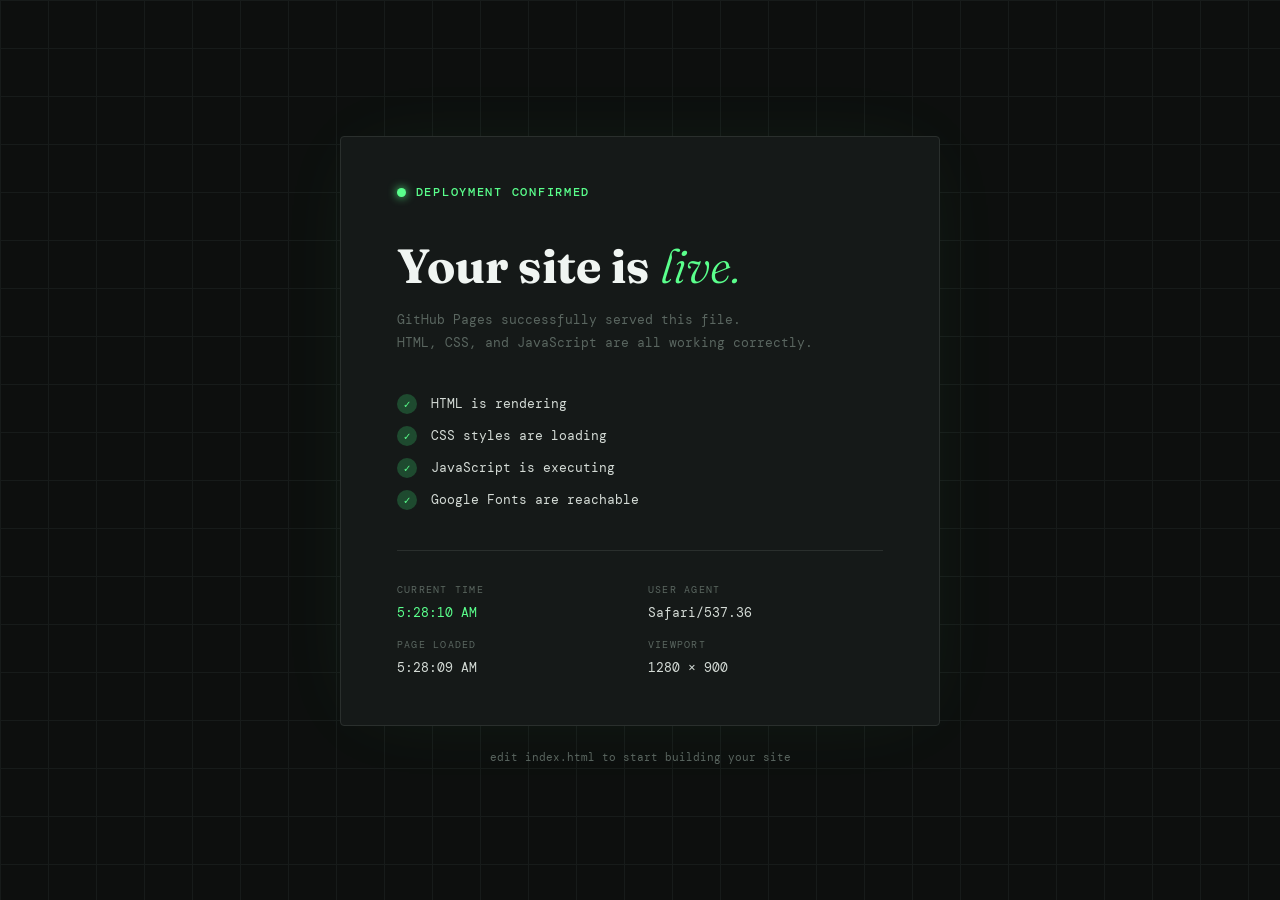
==== index.html @ 1f84b234 "test" ====
<!DOCTYPE html>
<html lang="en">
<head>
  <meta charset="UTF-8" />
  <meta name="viewport" content="width=device-width, initial-scale=1.0"/>
  <title>GitHub Pages · Live</title>
  <link href="https://fonts.googleapis.com/css2?family=DM+Mono:wght@400;500&family=Fraunces:ital,opsz,wght@0,9..144,300;0,9..144,700;1,9..144,300&display=swap" rel="stylesheet"/>
  <style>
    *, *::before, *::after { box-sizing: border-box; margin: 0; padding: 0; }

    :root {
      --bg: #0d0f0e;
      --surface: #151918;
      --border: #2a2f2d;
      --green: #5aff8c;
      --green-dim: #1e4a2f;
      --text: #d4dbd6;
      --muted: #5a6660;
      --white: #f0f5f2;
    }

    body {
      background: var(--bg);
      color: var(--text);
      font-family: 'DM Mono', monospace;
      min-height: 100vh;
      display: flex;
      flex-direction: column;
      align-items: center;
      justify-content: center;
      padding: 2rem;
      overflow: hidden;
    }

    /* Animated grid background */
    body::before {
      content: '';
      position: fixed;
      inset: 0;
      background-image:
        linear-gradient(var(--border) 1px, transparent 1px),
        linear-gradient(90deg, var(--border) 1px, transparent 1px);
      background-size: 48px 48px;
      opacity: 0.4;
      z-index: 0;
      animation: gridPan 20s linear infinite;
    }

    @keyframes gridPan {
      from { background-position: 0 0; }
      to   { background-position: 48px 48px; }
    }

    .card {
      position: relative;
      z-index: 1;
      background: var(--surface);
      border: 1px solid var(--border);
      border-radius: 4px;
      padding: 3rem 3.5rem;
      max-width: 600px;
      width: 100%;
      box-shadow: 0 0 80px -20px rgba(90,255,140,0.08);
      animation: fadeUp 0.7s cubic-bezier(0.16,1,0.3,1) both;
    }

    @keyframes fadeUp {
      from { opacity: 0; transform: translateY(24px); }
      to   { opacity: 1; transform: translateY(0); }
    }

    .status-row {
      display: flex;
      align-items: center;
      gap: 0.6rem;
      margin-bottom: 2.5rem;
    }

    .dot {
      width: 9px; height: 9px;
      border-radius: 50%;
      background: var(--green);
      box-shadow: 0 0 10px var(--green);
      animation: pulse 2s ease-in-out infinite;
    }

    @keyframes pulse {
      0%, 100% { opacity: 1; box-shadow: 0 0 10px var(--green); }
      50%       { opacity: 0.5; box-shadow: 0 0 4px var(--green); }
    }

    .status-label {
      font-size: 0.72rem;
      font-weight: 500;
      letter-spacing: 0.15em;
      text-transform: uppercase;
      color: var(--green);
    }

    h1 {
      font-family: 'Fraunces', serif;
      font-size: clamp(2rem, 5vw, 3rem);
      font-weight: 700;
      color: var(--white);
      line-height: 1.1;
      margin-bottom: 1rem;
    }

    h1 em {
      font-style: italic;
      font-weight: 300;
      color: var(--green);
    }

    .subtitle {
      font-size: 0.82rem;
      color: var(--muted);
      line-height: 1.7;
      margin-bottom: 2.5rem;
    }

    .checks {
      display: flex;
      flex-direction: column;
      gap: 0.75rem;
      margin-bottom: 2.5rem;
    }

    .check-item {
      display: flex;
      align-items: center;
      gap: 0.9rem;
      font-size: 0.8rem;
      color: var(--text);
      opacity: 0;
      animation: fadeIn 0.4s ease forwards;
    }

    .check-item:nth-child(1) { animation-delay: 0.5s; }
    .check-item:nth-child(2) { animation-delay: 0.75s; }
    .check-item:nth-child(3) { animation-delay: 1.0s; }
    .check-item:nth-child(4) { animation-delay: 1.25s; }

    @keyframes fadeIn {
      from { opacity: 0; transform: translateX(-8px); }
      to   { opacity: 1; transform: translateX(0); }
    }

    .check-icon {
      flex-shrink: 0;
      width: 20px; height: 20px;
      border-radius: 50%;
      background: var(--green-dim);
      display: grid;
      place-items: center;
      font-size: 0.7rem;
      color: var(--green);
    }

    .divider {
      border: none;
      border-top: 1px solid var(--border);
      margin-bottom: 2rem;
    }

    .meta {
      display: grid;
      grid-template-columns: 1fr 1fr;
      gap: 1rem;
    }

    .meta-item label {
      display: block;
      font-size: 0.65rem;
      letter-spacing: 0.12em;
      text-transform: uppercase;
      color: var(--muted);
      margin-bottom: 0.3rem;
    }

    .meta-item span {
      font-size: 0.8rem;
      color: var(--text);
    }

    #live-time { color: var(--green); }

    footer {
      position: relative;
      z-index: 1;
      margin-top: 1.5rem;
      font-size: 0.7rem;
      color: var(--muted);
    }
  </style>
</head>
<body>

  <div class="card">
    <div class="status-row">
      <span class="dot"></span>
      <span class="status-label">Deployment confirmed</span>
    </div>

    <h1>Your site is <em>live.</em></h1>
    <p class="subtitle">
      GitHub Pages successfully served this file.<br>
      HTML, CSS, and JavaScript are all working correctly.
    </p>

    <div class="checks">
      <div class="check-item">
        <span class="check-icon">✓</span>
        HTML is rendering
      </div>
      <div class="check-item">
        <span class="check-icon">✓</span>
        CSS styles are loading
      </div>
      <div class="check-item">
        <span class="check-icon">✓</span>
        JavaScript is executing
      </div>
      <div class="check-item">
        <span class="check-icon">✓</span>
        Google Fonts are reachable
      </div>
    </div>

    <hr class="divider"/>

    <div class="meta">
      <div class="meta-item">
        <label>Current time</label>
        <span id="live-time">—</span>
      </div>
      <div class="meta-item">
        <label>User agent</label>
        <span id="ua">—</span>
      </div>
      <div class="meta-item">
        <label>Page loaded</label>
        <span id="loaded-at">—</span>
      </div>
      <div class="meta-item">
        <label>Viewport</label>
        <span id="vp">—</span>
      </div>
    </div>
  </div>

  <footer>edit index.html to start building your site</footer>

  <script>
    const fmt = d => d.toLocaleTimeString();
    const loadedAt = new Date();
    document.getElementById('loaded-at').textContent = fmt(loadedAt);
    document.getElementById('ua').textContent = navigator.userAgent.split(' ').slice(-1)[0];
    document.getElementById('vp').textContent = `${window.innerWidth} × ${window.innerHeight}`;
    setInterval(() => {
      document.getElementById('live-time').textContent = fmt(new Date());
    }, 1000);
  </script>
</body>
</html>
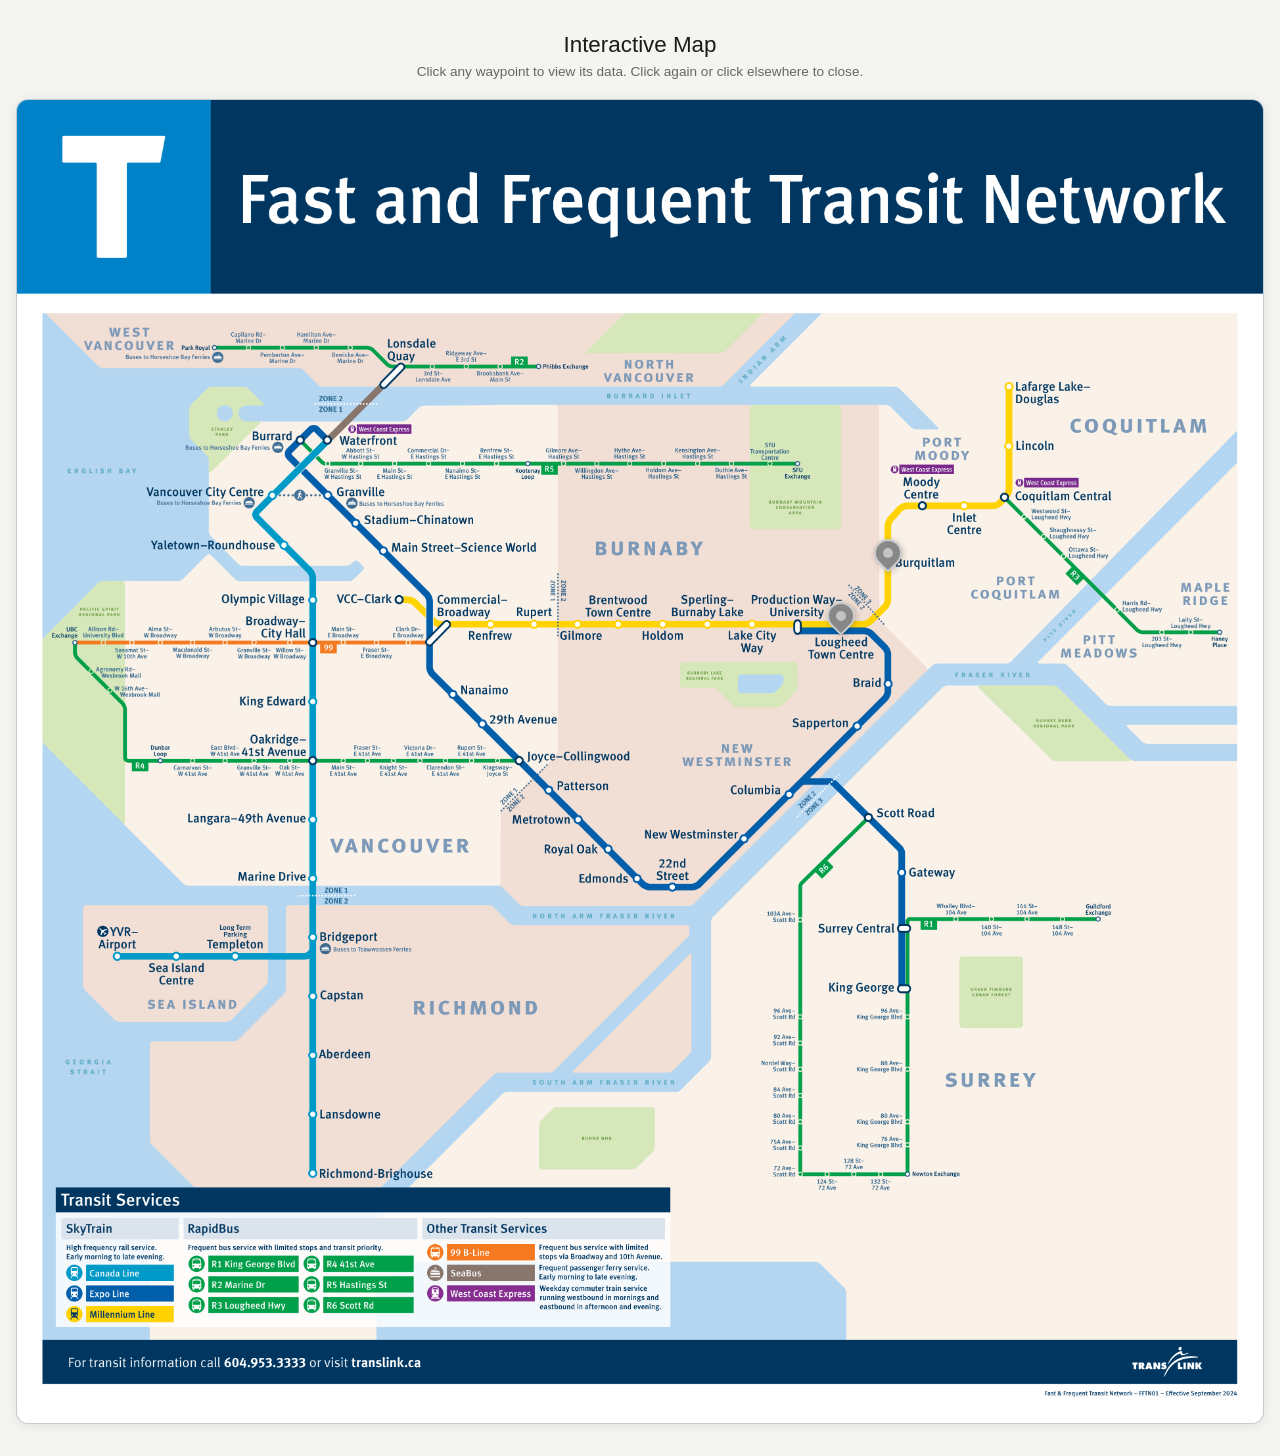
==== commit 5d610b36: "started with the basics" ====
--- a/index.html
+++ b/index.html
@@ -1,265 +1,25 @@
 <!DOCTYPE html>
 <html lang="en">
 <head>
-  <meta charset="UTF-8" />
-  <meta name="viewport" content="width=device-width, initial-scale=1.0"/>
-  <title>GitHub Pages · Live</title>
-  <link href="https://fonts.googleapis.com/css2?family=DM+Mono:wght@400;500&family=Fraunces:ital,opsz,wght@0,9..144,300;0,9..144,700;1,9..144,300&display=swap" rel="stylesheet"/>
-  <style>
-    *, *::before, *::after { box-sizing: border-box; margin: 0; padding: 0; }
-
-    :root {
-      --bg: #0d0f0e;
-      --surface: #151918;
-      --border: #2a2f2d;
-      --green: #5aff8c;
-      --green-dim: #1e4a2f;
-      --text: #d4dbd6;
-      --muted: #5a6660;
-      --white: #f0f5f2;
-    }
-
-    body {
-      background: var(--bg);
-      color: var(--text);
-      font-family: 'DM Mono', monospace;
-      min-height: 100vh;
-      display: flex;
-      flex-direction: column;
-      align-items: center;
-      justify-content: center;
-      padding: 2rem;
-      overflow: hidden;
-    }
-
-    /* Animated grid background */
-    body::before {
-      content: '';
-      position: fixed;
-      inset: 0;
-      background-image:
-        linear-gradient(var(--border) 1px, transparent 1px),
-        linear-gradient(90deg, var(--border) 1px, transparent 1px);
-      background-size: 48px 48px;
-      opacity: 0.4;
-      z-index: 0;
-      animation: gridPan 20s linear infinite;
-    }
-
-    @keyframes gridPan {
-      from { background-position: 0 0; }
-      to   { background-position: 48px 48px; }
-    }
-
-    .card {
-      position: relative;
-      z-index: 1;
-      background: var(--surface);
-      border: 1px solid var(--border);
-      border-radius: 4px;
-      padding: 3rem 3.5rem;
-      max-width: 600px;
-      width: 100%;
-      box-shadow: 0 0 80px -20px rgba(90,255,140,0.08);
-      animation: fadeUp 0.7s cubic-bezier(0.16,1,0.3,1) both;
-    }
-
-    @keyframes fadeUp {
-      from { opacity: 0; transform: translateY(24px); }
-      to   { opacity: 1; transform: translateY(0); }
-    }
-
-    .status-row {
-      display: flex;
-      align-items: center;
-      gap: 0.6rem;
-      margin-bottom: 2.5rem;
-    }
-
-    .dot {
-      width: 9px; height: 9px;
-      border-radius: 50%;
-      background: var(--green);
-      box-shadow: 0 0 10px var(--green);
-      animation: pulse 2s ease-in-out infinite;
-    }
-
-    @keyframes pulse {
-      0%, 100% { opacity: 1; box-shadow: 0 0 10px var(--green); }
-      50%       { opacity: 0.5; box-shadow: 0 0 4px var(--green); }
-    }
-
-    .status-label {
-      font-size: 0.72rem;
-      font-weight: 500;
-      letter-spacing: 0.15em;
-      text-transform: uppercase;
-      color: var(--green);
-    }
-
-    h1 {
-      font-family: 'Fraunces', serif;
-      font-size: clamp(2rem, 5vw, 3rem);
-      font-weight: 700;
-      color: var(--white);
-      line-height: 1.1;
-      margin-bottom: 1rem;
-    }
-
-    h1 em {
-      font-style: italic;
-      font-weight: 300;
-      color: var(--green);
-    }
-
-    .subtitle {
-      font-size: 0.82rem;
-      color: var(--muted);
-      line-height: 1.7;
-      margin-bottom: 2.5rem;
-    }
-
-    .checks {
-      display: flex;
-      flex-direction: column;
-      gap: 0.75rem;
-      margin-bottom: 2.5rem;
-    }
-
-    .check-item {
-      display: flex;
-      align-items: center;
-      gap: 0.9rem;
-      font-size: 0.8rem;
-      color: var(--text);
-      opacity: 0;
-      animation: fadeIn 0.4s ease forwards;
-    }
-
-    .check-item:nth-child(1) { animation-delay: 0.5s; }
-    .check-item:nth-child(2) { animation-delay: 0.75s; }
-    .check-item:nth-child(3) { animation-delay: 1.0s; }
-    .check-item:nth-child(4) { animation-delay: 1.25s; }
-
-    @keyframes fadeIn {
-      from { opacity: 0; transform: translateX(-8px); }
-      to   { opacity: 1; transform: translateX(0); }
-    }
-
-    .check-icon {
-      flex-shrink: 0;
-      width: 20px; height: 20px;
-      border-radius: 50%;
-      background: var(--green-dim);
-      display: grid;
-      place-items: center;
-      font-size: 0.7rem;
-      color: var(--green);
-    }
-
-    .divider {
-      border: none;
-      border-top: 1px solid var(--border);
-      margin-bottom: 2rem;
-    }
-
-    .meta {
-      display: grid;
-      grid-template-columns: 1fr 1fr;
-      gap: 1rem;
-    }
-
-    .meta-item label {
-      display: block;
-      font-size: 0.65rem;
-      letter-spacing: 0.12em;
-      text-transform: uppercase;
-      color: var(--muted);
-      margin-bottom: 0.3rem;
-    }
-
-    .meta-item span {
-      font-size: 0.8rem;
-      color: var(--text);
-    }
-
-    #live-time { color: var(--green); }
-
-    footer {
-      position: relative;
-      z-index: 1;
-      margin-top: 1.5rem;
-      font-size: 0.7rem;
-      color: var(--muted);
-    }
-  </style>
+    <meta charset="UTF-8" />
+    <meta name="viewport" content="width=device-width, initial-scale=1.0" />
+    <title>Interactive Map</title>
+    <link rel="stylesheet" href="styles.css" />
 </head>
 <body>
 
-  <div class="card">
-    <div class="status-row">
-      <span class="dot"></span>
-      <span class="status-label">Deployment confirmed</span>
+    <h1>Interactive Map</h1>
+    <p id="instructions">Click any waypoint to view its data. Click again or click elsewhere to close.</p>
+
+    <div id="map-container">
+        <img
+            id="map-img"
+            src="fast_and_frequent_transit_map-1.png"
+            alt="Map"
+        />
     </div>
 
-    <h1>Your site is <em>live.</em></h1>
-    <p class="subtitle">
-      GitHub Pages successfully served this file.<br>
-      HTML, CSS, and JavaScript are all working correctly.
-    </p>
+    <script src="map.js"></script>
 
-    <div class="checks">
-      <div class="check-item">
-        <span class="check-icon">✓</span>
-        HTML is rendering
-      </div>
-      <div class="check-item">
-        <span class="check-icon">✓</span>
-        CSS styles are loading
-      </div>
-      <div class="check-item">
-        <span class="check-icon">✓</span>
-        JavaScript is executing
-      </div>
-      <div class="check-item">
-        <span class="check-icon">✓</span>
-        Google Fonts are reachable
-      </div>
-    </div>
-
-    <hr class="divider"/>
-
-    <div class="meta">
-      <div class="meta-item">
-        <label>Current time</label>
-        <span id="live-time">—</span>
-      </div>
-      <div class="meta-item">
-        <label>User agent</label>
-        <span id="ua">—</span>
-      </div>
-      <div class="meta-item">
-        <label>Page loaded</label>
-        <span id="loaded-at">—</span>
-      </div>
-      <div class="meta-item">
-        <label>Viewport</label>
-        <span id="vp">—</span>
-      </div>
-    </div>
-  </div>
-
-  <footer>edit index.html to start building your site</footer>
-
-  <script>
-    const fmt = d => d.toLocaleTimeString();
-    const loadedAt = new Date();
-    document.getElementById('loaded-at').textContent = fmt(loadedAt);
-    document.getElementById('ua').textContent = navigator.userAgent.split(' ').slice(-1)[0];
-    document.getElementById('vp').textContent = `${window.innerWidth} × ${window.innerHeight}`;
-    setInterval(() => {
-      document.getElementById('live-time').textContent = fmt(new Date());
-    }, 1000);
-  </script>
 </body>
 </html>
--- a/styles.css
+++ b/styles.css
@@ -0,0 +1,190 @@
+/* ── Reset & base ── */
+*, *::before, *::after {
+    box-sizing: border-box;
+    margin: 0;
+    padding: 0;
+}
+
+body {
+    font-family: -apple-system, BlinkMacSystemFont, "Segoe UI", Roboto, sans-serif;
+    background: #f4f4f0;
+    color: #1a1a1a;
+    min-height: 100vh;
+    display: flex;
+    flex-direction: column;
+    align-items: center;
+    padding: 2rem 1rem;
+}
+
+h1 {
+    font-size: 1.4rem;
+    font-weight: 500;
+    margin-bottom: 0.4rem;
+    color: #1a1a1a;
+}
+
+#instructions {
+    font-size: 0.85rem;
+    color: #666;
+    margin-bottom: 1.25rem;
+}
+
+/* ── Map container ── */
+#map-container {
+    position: relative;
+    width: 100%;
+    max-width: 2000px;
+    border-radius: 12px;
+    border: 1px solid rgba(0,0,0,0.12);
+    overflow: hidden;
+    background: #dce8f0;
+    user-select: none;
+    box-shadow: 0 2px 12px rgba(0,0,0,0.08);
+}
+
+#map-img {
+    width: 100%;
+    height: auto;
+    display: block;
+}
+
+/* ── Waypoint pins ── */
+.waypoint {
+    position: absolute;
+    width: 32px;
+    height: 32px;
+    transform: translate(-50%, -50%);
+    cursor: pointer;
+    display: flex;
+    align-items: center;
+    justify-content: center;
+    z-index: 5;
+}
+
+.waypoint-pin {
+    width: 28px;
+    height: 28px;
+    border-radius: 50% 50% 50% 0;
+    transform: rotate(-45deg);
+    background: #888;
+    border: 2.5px solid #ccc;
+    transition: transform 0.15s ease, background 0.15s ease, border-color 0.15s ease;
+    display: flex;
+    align-items: center;
+    justify-content: center;
+    box-shadow: 0 2px 6px rgba(0,0,0,0.2);
+}
+
+.waypoint-pin-inner {
+    width: 10px;
+    height: 10px;
+    border-radius: 50%;
+    background: rgba(255,255,255,0.5);
+    transform: rotate(45deg);
+}
+
+/* ── Popup ── */
+.popup {
+    position: absolute;
+    background: #ffffff;
+    border: 1px solid rgba(0,0,0,0.14);
+    border-radius: 12px;
+    padding: 14px 18px 12px;
+    min-width: 200px;
+    z-index: 10;
+    transform: translate(-50%, calc(-100% - 22px));
+    box-shadow: 0 4px 16px rgba(0,0,0,0.12);
+    pointer-events: auto;
+    animation: popup-in 0.15s ease;
+}
+
+@keyframes popup-in {
+    from { opacity: 0; transform: translate(-50%, calc(-100% - 14px)); }
+    to   { opacity: 1; transform: translate(-50%, calc(-100% - 22px)); }
+}
+
+.popup-arrow {
+    position: absolute;
+    bottom: -8px;
+    left: 50%;
+    transform: translateX(-50%);
+    width: 14px;
+    height: 8px;
+    overflow: hidden;
+}
+
+.popup-arrow::before {
+    content: '';
+    position: absolute;
+    top: -8px;
+    left: 50%;
+    transform: translateX(-50%) rotate(45deg);
+    width: 14px;
+    height: 14px;
+    background: #ffffff;
+    border-right: 1px solid rgba(0,0,0,0.14);
+    border-bottom: 1px solid rgba(0,0,0,0.14);
+}
+
+.popup-name {
+    font-size: 15px;
+    font-weight: 500;
+    color: #1a1a1a;
+    margin-bottom: 8px;
+}
+
+.popup-number {
+    font-size: 30px;
+    font-weight: 500;
+    line-height: 1;
+}
+
+.popup-unit {
+    font-size: 12px;
+    color: #888;
+    margin-top: 3px;
+}
+
+.popup-row {
+    display: flex;
+    gap: 12px;
+    align-items: flex-start;
+    margin-top: 8px;
+}
+
+.popup-col {
+    display: flex;
+    flex-direction: column;
+    align-items: center;
+    gap: 4px;
+    flex: 1;
+}
+
+.popup-divider {
+    width: 1px;
+    background: rgba(0,0,0,0.1);
+    align-self: stretch;
+}
+
+.adj-btn {
+    background: none;
+    border: 1px solid rgba(0,0,0,0.15);
+    border-radius: 6px;
+    width: 28px;
+    height: 24px;
+    cursor: pointer;
+    font-size: 10px;
+    color: #444;
+    display: flex;
+    align-items: center;
+    justify-content: center;
+    transition: background 0.1s;
+}
+
+.adj-btn:hover {
+    background: #f0f0f0;
+}
+
+.num-red  { color: #cc2222; }
+.num-blue { color: #1a5fcc; }
+.num-gray { color: #888; }
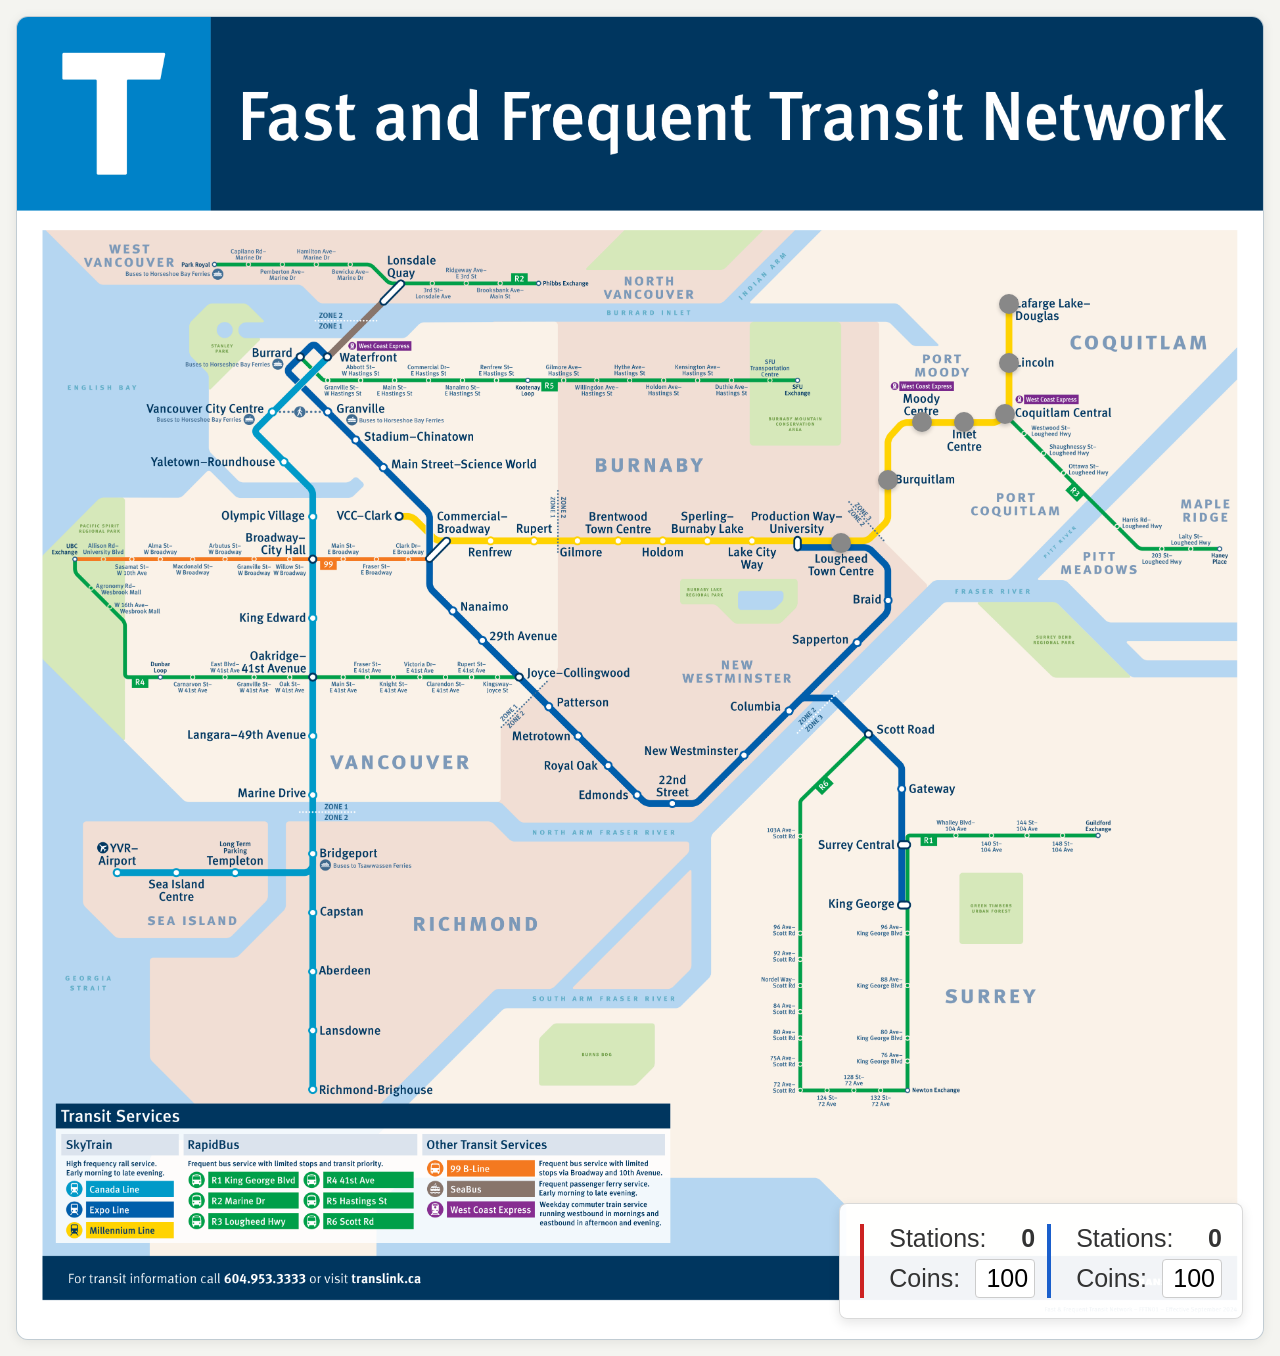
==== commit 0c6f3fb7: "added scoreboard and numbers on markers" ====
--- a/index.html
+++ b/index.html
@@ -8,15 +8,23 @@
 </head>
 <body>
 
-    <h1>Interactive Map</h1>
-    <p id="instructions">Click any waypoint to view its data. Click again or click elsewhere to close.</p>
-
     <div id="map-container">
         <img
             id="map-img"
             src="fast_and_frequent_transit_map-1.png"
             alt="Map"
         />
+
+	<div id="team-dashboard">
+            <div class="team-panel red-panel">
+                <div class="dash-row"><span>Stations:</span> <strong id="red-controlled">0</strong></div>
+                <div class="dash-row"><span>Coins:</span> <input type="number" id="red-pool" value="100" /></div>
+            </div>
+            <div class="team-panel blue-panel">
+		<div class="dash-row"><span>Stations:</span> <strong id="blue-controlled">0</strong></div>
+                <div class="dash-row"><span>Coins:</span> <input type="number" id="blue-pool" value="100" /></div>
+            </div>
+        </div>
     </div>
 
     <script src="map.js"></script>
--- a/styles.css
+++ b/styles.css
@@ -1,3 +1,59 @@
+:root{
+    --wp-size: 20px;
+    --wp-nudge: 0px;
+    --popup-scale: 1;
+
+    --dash-bottom: 20px;
+    --dash-right: 20px;
+    --dash-padding: 20px;
+    --dash-gap: 12px;
+    --panel-gap: 6px;
+    --panel-padding: 25px;
+    --dash-font-size: 25px;
+    --input-width: 60px;
+}
+
+/* Smaller pins for tablets/phones */
+@media (max-width: 950px) {
+    :root {
+        --wp-size: 10px;
+	--wp-nudge: 0px;
+	--popup-scale: 0.75;
+	margin-top: 15vh;
+	--dash-bottom: 10px;
+        --dash-right: 10px;
+        --dash-padding: 8px;
+        --dash-font-size: 12px;
+    }
+
+    .popup {
+        padding: 10px 12px 8px !important;
+        min-width: 160px !important;
+    }
+
+    .popup-number {
+        font-size: 22px !important;
+    }
+}
+
+/* Even smaller for small phones */
+@media (max-width: 480px) {
+    :root {
+        --wp-size: 4px;
+	--wp-nudge: 0px;
+	--popup-scale: 0.50;
+	margin-top: 12vh;
+	--dash-bottom: 2px;
+        --dash-right: 2px;
+        --dash-padding: 6px;
+        --dash-gap: 12px;
+        --panel-gap: 6px;
+        --panel-padding: 5px;
+        --dash-font-size: 9px;
+        --input-width: 30px;
+    }
+}
+
 /* ── Reset & base ── */
 *, *::before, *::after {
     box-sizing: border-box;
@@ -13,7 +69,7 @@
     display: flex;
     flex-direction: column;
     align-items: center;
-    padding: 2rem 1rem;
+    padding: 1rem 1rem;
 }
 
 h1 {
@@ -51,8 +107,8 @@
 /* ── Waypoint pins ── */
 .waypoint {
     position: absolute;
-    width: 32px;
-    height: 32px;
+    width: var(--wp-size);
+    height: var(--wp-size);
     transform: translate(-50%, -50%);
     cursor: pointer;
     display: flex;
@@ -62,25 +118,29 @@
 }
 
 .waypoint-pin {
-    width: 28px;
-    height: 28px;
-    border-radius: 50% 50% 50% 0;
-    transform: rotate(-45deg);
-    background: #888;
-    border: 2.5px solid #ccc;
-    transition: transform 0.15s ease, background 0.15s ease, border-color 0.15s ease;
+    width: 100%;
+    height: 100%;
+    border-radius: 50%;
+    /* Keep the background color logic from your JS */
+    background: #888; 
+    /* Remove the border and shadow to make it a flat, solid circle */
+    border: 1.5px; 
+    box-shadow: 0 2px 4px rgba(0,0,0,0.2);
+    transition: background 0.15s ease;
     display: flex;
     align-items: center;
     justify-content: center;
-    box-shadow: 0 2px 6px rgba(0,0,0,0.2);
+    color: white;
+    font-weight: bold;
+    font-size: calc(var(--wp-size) * 0.8); /* Scales font with the pin size */
+    line-height: 0;
+    padding-bottom: 0.5px;
+    pointer-events: none;
+    text-align: center;
 }
 
 .waypoint-pin-inner {
-    width: 10px;
-    height: 10px;
-    border-radius: 50%;
-    background: rgba(255,255,255,0.5);
-    transform: rotate(45deg);
+    display: none;
 }
 
 /* ── Popup ── */
@@ -92,15 +152,25 @@
     padding: 14px 18px 12px;
     min-width: 200px;
     z-index: 10;
-    transform: translate(-50%, calc(-100% - 22px));
+    /* Use the exact same math as the 'to' keyframe below */
+    transform: translate(-50%, calc(-100% - (var(--wp-size) / 2) - 4px)) scale(var(--popup-scale));
+    transform-origin: bottom center;
     box-shadow: 0 4px 16px rgba(0,0,0,0.12);
     pointer-events: auto;
-    animation: popup-in 0.15s ease;
+    animation: popup-in 0.15s ease forwards; /* Added 'forwards' to ensure it stays put */
 }
 
 @keyframes popup-in {
-    from { opacity: 0; transform: translate(-50%, calc(-100% - 14px)); }
-    to   { opacity: 1; transform: translate(-50%, calc(-100% - 22px)); }
+    from { 
+        opacity: 0; 
+        /* Increased the gap to 15px so it visibly slides down into position */
+        transform: translate(-50%, calc(-100% - (var(--wp-size) / 2) - 15px)) scale(calc(var(--popup-scale) * 0.8)); 
+    }
+    to { 
+        opacity: 1; 
+        /* The final resting position */
+        transform: translate(-50%, calc(-100% - (var(--wp-size) / 2) - 4px)) scale(var(--popup-scale)); 
+    }
 }
 
 .popup-arrow {
@@ -188,3 +258,61 @@
 .num-red  { color: #cc2222; }
 .num-blue { color: #1a5fcc; }
 .num-gray { color: #888; }
+
+/* ── Team Dashboard ── */
+#team-dashboard {
+    position: absolute;
+    bottom: var(--dash-bottom);
+    right: var(--dash-right);
+    background: rgba(255, 255, 255, 0.95);
+    border: 1px solid rgba(0,0,0,0.15);
+    border-radius: 8px;
+    padding: var(--dash-padding);
+    display: flex;
+    flex-direction: row;
+    gap: var(--dash-gap);
+    box-shadow: 0 4px 12px rgba(0,0,0,0.1);
+    z-index: 15;
+    /* Ensure the user can click into the input fields */
+    pointer-events: auto; 
+}
+
+.team-panel {
+    display: flex;
+    flex-direction: column;
+    gap: var(--panel-gap);
+    padding-left: var(--panel-padding);
+}
+
+.red-panel { border-left: 4px solid #cc2222; }
+.blue-panel { border-left: 4px solid #1a5fcc; }
+
+.dash-row {
+    display: flex;
+    justify-content: space-between;
+    align-items: center;
+    gap: 15px;
+    font-size: var(--dash-font-size);
+    color: #333;
+}
+
+.dash-row input {
+    width: var(--input-width);
+    padding: 4px 6px;
+    border: 1px solid #ccc;
+    border-radius: 4px;
+    font-size: var(--dash-font-size);
+    text-align: right;
+    font-weight: normal;
+}
+
+/* Remove up/down arrows from number inputs */
+input::-webkit-outer-spin-button,
+input::-webkit-inner-spin-button {
+    -webkit-appearance: none;
+    margin: 0;
+}
+
+input[type=number] {
+    -moz-appearance: textfield; /* Firefox */
+}
